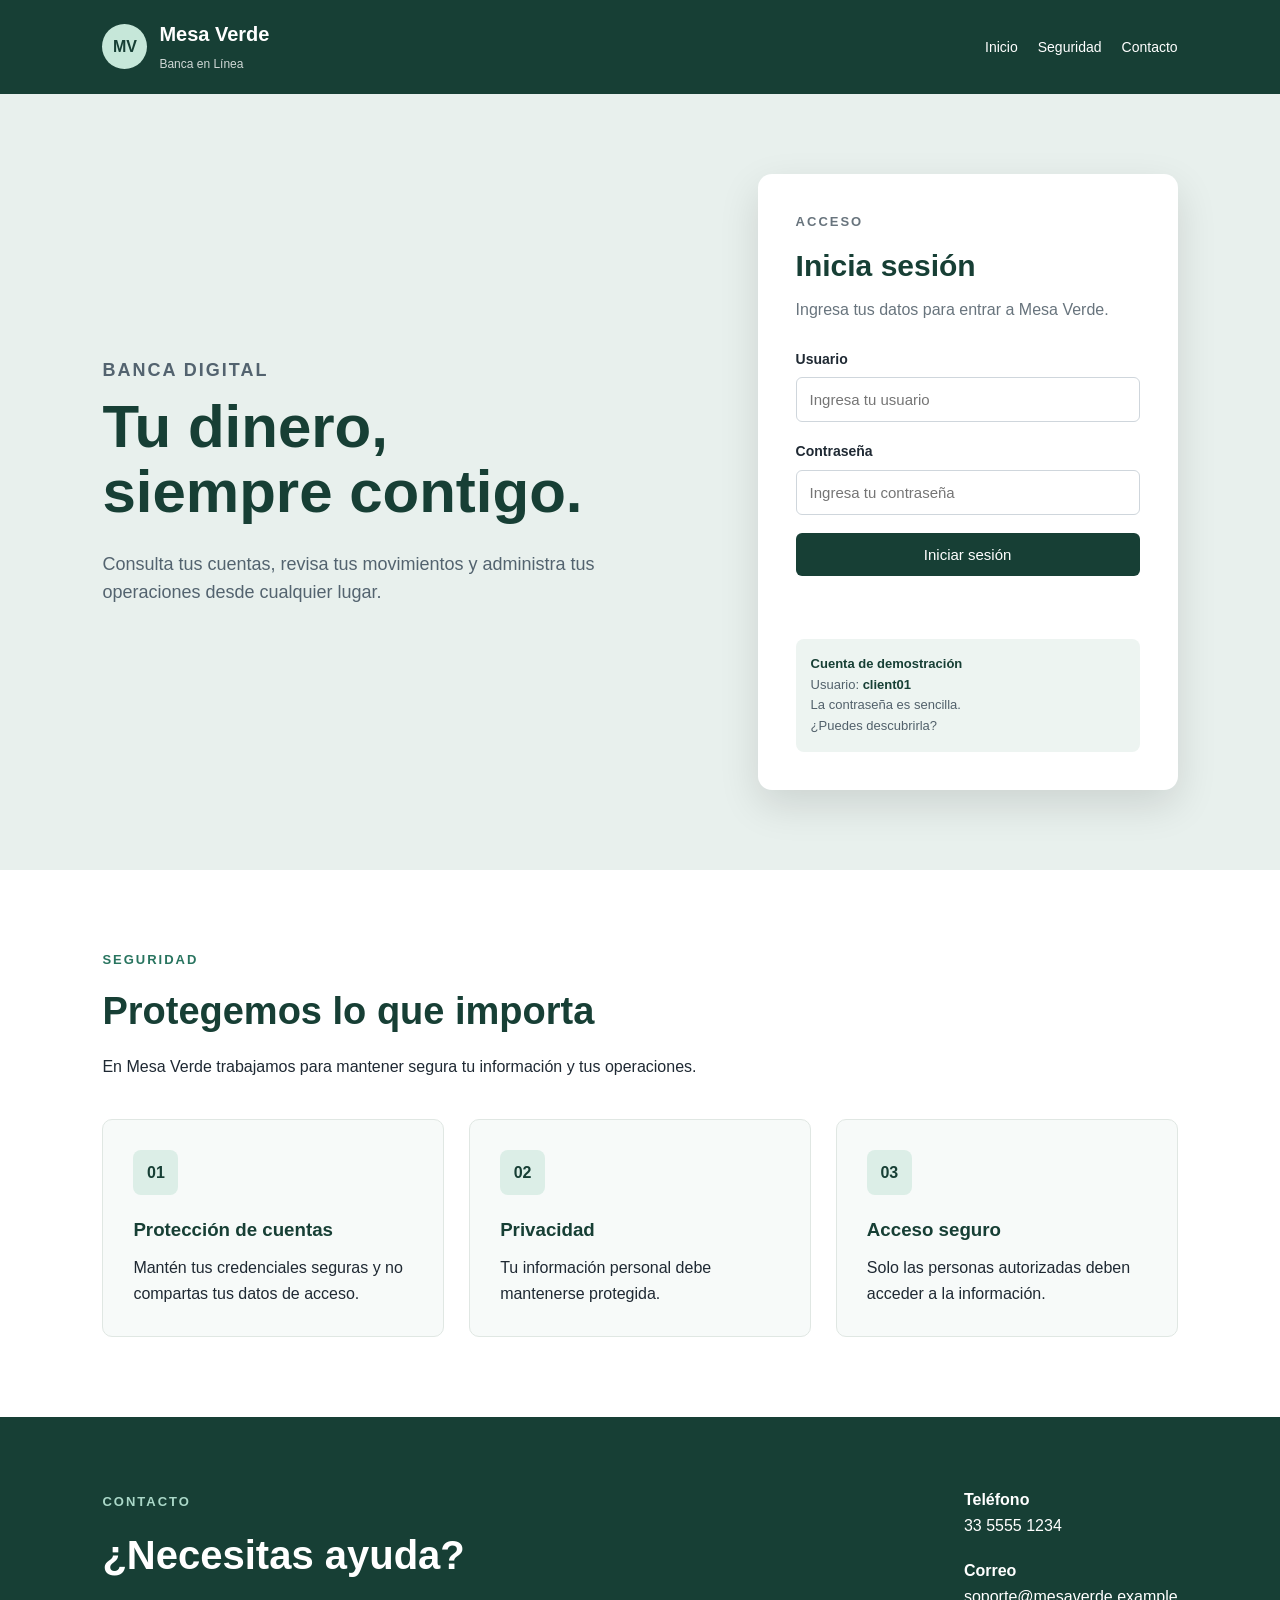
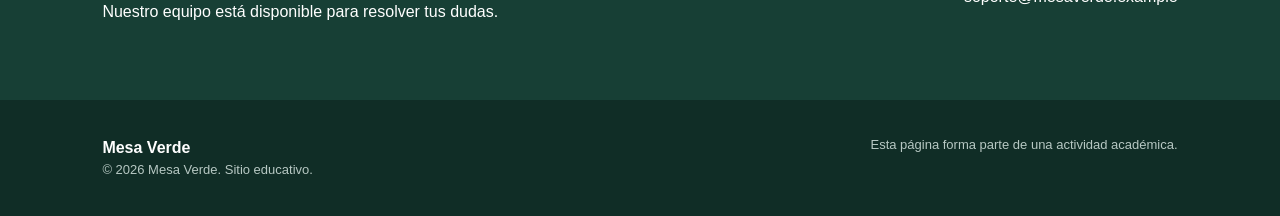
==== index.html @ a19c7a12 "first commit" ====
<!DOCTYPE html>
<html lang="es">

<head>

    <meta charset="UTF-8">

    <meta
        name="viewport"
        content="width=device-width, initial-scale=1.0"
    >

    <title>Mesa Verde - Acceso</title>

    <link
        rel="stylesheet"
        href="style.css"
    >

</head>


<body>


    <header>

        <div class="logo">

            <div class="logo-icon">
                MV
            </div>

            <div>

                <h1>Mesa Verde</h1>

                <span>
                    Banca en Línea
                </span>

            </div>

        </div>


        <nav>

            <a href="#inicio">
                Inicio
            </a>

            <a href="#seguridad">
                Seguridad
            </a>

            <a href="#contacto">
                Contacto
            </a>

        </nav>

    </header>


    <main>


        <!-- =========================================
             PRESENTACIÓN
        ========================================== -->

        <section
            id="inicio"
            class="login-hero"
        >

            <div class="login-intro">

                <p class="tag">
                    BANCA DIGITAL
                </p>


                <h2>
                    Tu dinero,<br>
                    siempre contigo.
                </h2>


                <p>
                    Consulta tus cuentas, revisa tus movimientos
                    y administra tus operaciones desde cualquier lugar.
                </p>

            </div>


            <!-- =====================================
                 LOGIN
            ====================================== -->

            <div
                id="login"
                class="login-card"
            >

                <div class="login-card-header">

                    <p class="tag">
                        ACCESO
                    </p>


                    <h3>
                        Inicia sesión
                    </h3>


                    <p>
                        Ingresa tus datos para entrar a Mesa Verde.
                    </p>

                </div>


                <form id="loginForm">


                    <label for="username">
                        Usuario
                    </label>


                    <input
                        type="text"
                        id="username"
                        name="username"
                        placeholder="Ingresa tu usuario"
                        autocomplete="off"
                    >


                    <label for="password">
                        Contraseña
                    </label>


                    <input
                        type="password"
                        id="password"
                        name="password"
                        placeholder="Ingresa tu contraseña"
                    >


                    <button
                        type="submit"
                        class="button button-full"
                    >
                        Iniciar sesión
                    </button>


                    <p
                        id="loginMessage"
                        class="login-message"
                    ></p>


                </form>


                <!--
                    Esta cuenta es ficticia y sirve como
                    punto de entrada para la actividad.
                -->

                <div class="demo-help">

                    <strong>
                        Cuenta de demostración
                    </strong>

                    <p>
                        Usuario:
                        <strong>client01</strong>
                    </p>

                    <p>
                        La contraseña es sencilla.
                    </p>

                    <p>
                        ¿Puedes descubrirla?
                    </p>

                </div>


            </div>

        </section>


        <!-- =========================================
             SEGURIDAD
        ========================================== -->

        <section
            id="seguridad"
            class="section security-section"
        >

            <div class="section-title">

                <p class="tag">
                    SEGURIDAD
                </p>


                <h2>
                    Protegemos lo que importa
                </h2>


                <p>
                    En Mesa Verde trabajamos para mantener segura
                    tu información y tus operaciones.
                </p>

            </div>


            <div class="security-grid">


                <article class="security-card">

                    <div class="security-icon">
                        01
                    </div>

                    <h3>
                        Protección de cuentas
                    </h3>

                    <p>
                        Mantén tus credenciales seguras y no
                        compartas tus datos de acceso.
                    </p>

                </article>


                <article class="security-card">

                    <div class="security-icon">
                        02
                    </div>

                    <h3>
                        Privacidad
                    </h3>

                    <p>
                        Tu información personal debe mantenerse
                        protegida.
                    </p>

                </article>


                <article class="security-card">

                    <div class="security-icon">
                        03
                    </div>

                    <h3>
                        Acceso seguro
                    </h3>

                    <p>
                        Solo las personas autorizadas deben
                        acceder a la información.
                    </p>

                </article>


            </div>

        </section>


        <!-- =========================================
             CONTACTO
        ========================================== -->

        <section
            id="contacto"
            class="contact-section"
        >

            <div class="contact-box">


                <div>

                    <p class="tag">
                        CONTACTO
                    </p>


                    <h2>
                        ¿Necesitas ayuda?
                    </h2>


                    <p>
                        Nuestro equipo está disponible para
                        resolver tus dudas.
                    </p>

                </div>


                <div class="contact-info">

                    <p>

                        <strong>
                            Teléfono
                        </strong>

                        <br>

                        33 5555 1234

                    </p>


                    <p>

                        <strong>
                            Correo
                        </strong>

                        <br>

                        soporte@mesaverde.example

                    </p>

                </div>


            </div>

        </section>


    </main>


    <footer>


        <div>

            <strong>
                Mesa Verde
            </strong>


            <p>
                © 2026 Mesa Verde. Sitio educativo.
            </p>

        </div>


        <div>

            <p>
                Esta página forma parte de una actividad académica.
            </p>

        </div>


    </footer>


    <script src="script.js"></script>

</body>

</html>
---- style.css ----
* {
    box-sizing: border-box;
    margin: 0;
    padding: 0;
}

html {
    scroll-behavior: smooth;
}

body {
    font-family: Arial, Helvetica, sans-serif;
    background: #f4f6f8;
    color: #1f2933;
    line-height: 1.6;
}


/* =====================================================
   HEADER
===================================================== */

header {
    background: #173f35;
    color: white;

    display: flex;
    justify-content: space-between;
    align-items: center;

    padding: 18px 8%;

    position: sticky;
    top: 0;

    z-index: 100;
}

.logo {
    display: flex;
    align-items: center;
    gap: 12px;
}

.logo-icon {
    width: 45px;
    height: 45px;

    background: #c6e7d9;
    color: #173f35;

    border-radius: 50%;

    display: flex;
    justify-content: center;
    align-items: center;

    font-weight: bold;
}

.logo h1 {
    font-size: 20px;
}

.logo span {
    font-size: 12px;
    opacity: 0.8;
}

nav {
    display: flex;
    align-items: center;
    gap: 20px;
}

nav a {
    color: white;
    text-decoration: none;
    font-size: 14px;
}

nav a:hover {
    text-decoration: underline;
}


/* =====================================================
   TEXTOS GENERALES
===================================================== */

.tag {
    color: #28745f;
    font-size: 13px;
    font-weight: bold;
    letter-spacing: 2px;

    margin-bottom: 10px;
}

.section {
    padding: 80px 8%;
}

.section-title {
    max-width: 700px;
    margin-bottom: 40px;
}

.section-title h2 {
    font-size: 38px;
    color: #173f35;

    margin-bottom: 12px;
}


/* =====================================================
   LOGIN
===================================================== */

.login-hero {
    min-height: 650px;

    background: #e8f0ed;

    padding: 80px 8%;

    display: flex;
    justify-content: space-between;
    align-items: center;

    gap: 80px;
}

.login-intro {
    max-width: 600px;
}

.login-intro h2 {
    font-size: 60px;
    line-height: 1.08;

    color: #173f35;

    margin-bottom: 25px;
}

.login-intro p {
    font-size: 18px;

    color: #53636f;

    max-width: 520px;
}


.login-card {
    width: 420px;

    background: white;

    padding: 38px;

    border-radius: 14px;

    box-shadow:
        0 15px 40px rgba(0, 0, 0, 0.12);
}

.login-card-header {
    margin-bottom: 25px;
}

.login-card-header h3 {
    font-size: 30px;

    color: #173f35;

    margin-bottom: 7px;
}

.login-card-header p {
    color: #68747d;
}


#loginForm {
    display: flex;
    flex-direction: column;
}

#loginForm label {
    font-size: 14px;

    font-weight: bold;

    margin-bottom: 7px;
}

#loginForm input {
    padding: 13px;

    border: 1px solid #cfd6dc;

    border-radius: 6px;

    font-size: 15px;

    margin-bottom: 18px;
}

#loginForm input:focus {
    outline: 2px solid #9ac7b8;
}


.button {
    background: #173f35;

    color: white;

    border: none;
    border-radius: 6px;

    padding: 13px 24px;

    cursor: pointer;

    font-size: 15px;

    text-decoration: none;

    display: inline-block;
}

.button:hover {
    background: #286251;
}

.button-full {
    width: 100%;
}


.login-message {
    min-height: 24px;

    margin-top: 14px;

    font-size: 14px;
}

.login-message.error {
    color: #b03a3a;
}


.demo-help {
    margin-top: 25px;

    padding: 15px;

    background: #edf4f1;

    border-radius: 8px;

    font-size: 13px;

    color: #52616b;
}

.demo-help strong {
    color: #173f35;
}


/* =====================================================
   SEGURIDAD
===================================================== */

.security-section {
    background: white;
}

.security-grid {
    display: grid;

    grid-template-columns: repeat(3, 1fr);

    gap: 25px;
}

.security-card {
    background: #f7faf9;

    padding: 30px;

    border-radius: 10px;

    border: 1px solid #e0e7e3;
}

.security-icon {
    width: 45px;
    height: 45px;

    border-radius: 8px;

    background: #dceee7;

    color: #173f35;

    display: flex;
    align-items: center;
    justify-content: center;

    font-weight: bold;

    margin-bottom: 20px;
}

.security-card h3 {
    color: #173f35;

    margin-bottom: 10px;
}


/* =====================================================
   CONTACTO
===================================================== */

.contact-section {
    background: #173f35;

    color: white;

    padding: 70px 8%;
}

.contact-box {
    display: flex;

    justify-content: space-between;

    align-items: center;

    gap: 50px;
}

.contact-box h2 {
    font-size: 40px;

    margin-bottom: 12px;
}

.contact-box .tag {
    color: #aad8c8;
}

.contact-info p {
    margin-bottom: 20px;
}


/* =====================================================
   HOME
===================================================== */

.account-hero {
    background: #e8f0ed;

    padding: 75px 8%;

    display: flex;

    justify-content: space-between;

    align-items: center;

    gap: 40px;
}

.account-hero h2 {
    color: #173f35;

    font-size: 48px;

    margin-bottom: 10px;
}

.account-hero p:not(.tag) {
    color: #53636f;

    font-size: 17px;
}


.account-number {
    background: #173f35;

    color: white;

    border-radius: 12px;

    padding: 25px 35px;

    min-width: 230px;
}

.account-number span {
    display: block;

    font-size: 12px;

    opacity: 0.75;

    margin-bottom: 8px;
}

.account-number strong {
    font-size: 26px;
}


/* =====================================================
   CUENTAS
===================================================== */

.account-grid {
    display: grid;

    grid-template-columns: repeat(3, 1fr);

    gap: 20px;
}

.balance-card {
    background: white;

    padding: 28px;

    border-radius: 10px;

    box-shadow:
        0 5px 20px rgba(0, 0, 0, 0.05);
}

.balance-card span {
    display: block;

    color: #68747d;

    margin-bottom: 8px;
}

.balance-card strong {
    display: block;

    color: #173f35;

    font-size: 28px;

    margin-bottom: 8px;
}

.balance-card p {
    color: #7a858d;

    font-size: 13px;
}

.active-status {
    color: #28745f !important;
}


/* =====================================================
   MOVIMIENTOS
===================================================== */

.movements-section {
    background: #ffffff;
}

.movements-card {
    max-width: 850px;

    background: white;

    border: 1px solid #e0e4e7;

    border-radius: 10px;

    overflow: hidden;
}

.movement {
    display: flex;

    justify-content: space-between;

    align-items: center;

    padding: 20px 24px;

    border-bottom: 1px solid #e6e9eb;
}

.movement:last-child {
    border-bottom: none;
}

.movement div {
    display: flex;

    flex-direction: column;
}

.movement span {
    color: #7a858d;

    font-size: 13px;
}

.expense {
    color: #a33a3a;
}

.income {
    color: #28745f;
}


/* =====================================================
   INFORMACIÓN DEL SISTEMA
===================================================== */

.system-section {
    background: #f7faf9;
}

.system-card {
    max-width: 850px;

    border: 1px solid #dce1e5;

    border-radius: 10px;

    overflow: hidden;

    background: white;
}

.system-item {
    display: flex;

    justify-content: space-between;

    padding: 18px 22px;

    border-bottom: 1px solid #e5e7eb;
}

.system-item:last-child {
    border-bottom: none;
}

.system-item span {
    color: #66737d;
}

.system-item strong {
    color: #173f35;
}

.small-text {
    color: #7a858d;

    font-size: 13px;

    margin-top: 12px;
}


/* =====================================================
   INFORMACIÓN OCULTA
===================================================== */

.hidden-information {
    display: none;

    padding: 40px 8%;

    background: #fff5d9;
}

.hidden-information h3 {
    margin-bottom: 15px;
}


/* =====================================================
   ADMIN
===================================================== */

.admin-section {
    background: #f8ecec;
}

.warning-box {
    max-width: 850px;

    background: white;

    border-left: 5px solid #b03a3a;

    padding: 20px;

    margin-bottom: 30px;
}

.warning-box strong {
    color: #7c2d2d;
}

.admin-grid {
    display: grid;

    grid-template-columns: repeat(3, 1fr);

    gap: 20px;
}

.admin-card {
    background: white;

    padding: 25px;

    border-radius: 10px;
}

.admin-card span {
    display: block;

    color: #68747d;

    margin-bottom: 8px;
}

.admin-card strong {
    font-size: 28px;

    color: #7c2d2d;
}


/* =====================================================
   AYUDA
===================================================== */

.help-section {
    background: #edf4f1;
}

.help-box {
    max-width: 900px;

    background: white;

    border-radius: 12px;

    padding: 35px;
}

.help-box h2 {
    color: #173f35;

    margin-bottom: 10px;
}


/* =====================================================
   OCULTAR
===================================================== */

.hidden {
    display: none !important;
}


/* =====================================================
   LOGOUT
===================================================== */

.logout-button {
    border: 1px solid rgba(255, 255, 255, 0.5);

    background: transparent;

    color: white;

    padding: 8px 14px;

    border-radius: 5px;

    cursor: pointer;
}

.logout-button:hover {
    background: rgba(255, 255, 255, 0.1);
}


/* =====================================================
   FOOTER
===================================================== */

footer {
    background: #102d26;

    color: white;

    padding: 35px 8%;

    display: flex;

    justify-content: space-between;

    gap: 30px;
}

footer p {
    color: #b7c8c3;

    font-size: 13px;
}


/* =====================================================
   RESPONSIVE
===================================================== */

@media (max-width: 950px) {

    header {
        flex-direction: column;

        gap: 15px;
    }

    nav {
        flex-wrap: wrap;

        justify-content: center;
    }


    .login-hero {
        flex-direction: column;

        align-items: stretch;
    }


    .login-intro {
        text-align: center;

        margin: auto;
    }


    .login-card {
        width: 100%;

        max-width: 500px;

        margin: auto;
    }


    .account-hero {
        flex-direction: column;

        align-items: flex-start;
    }


    .account-grid,
    .security-grid,
    .admin-grid {
        grid-template-columns: 1fr;
    }


    .contact-box {
        flex-direction: column;

        align-items: flex-start;
    }

}


@media (max-width: 600px) {

    .login-intro h2 {
        font-size: 42px;
    }

    .account-hero h2 {
        font-size: 38px;
    }

    .movement {
        gap: 15px;
    }

    footer {
        flex-direction: column;
    }

}
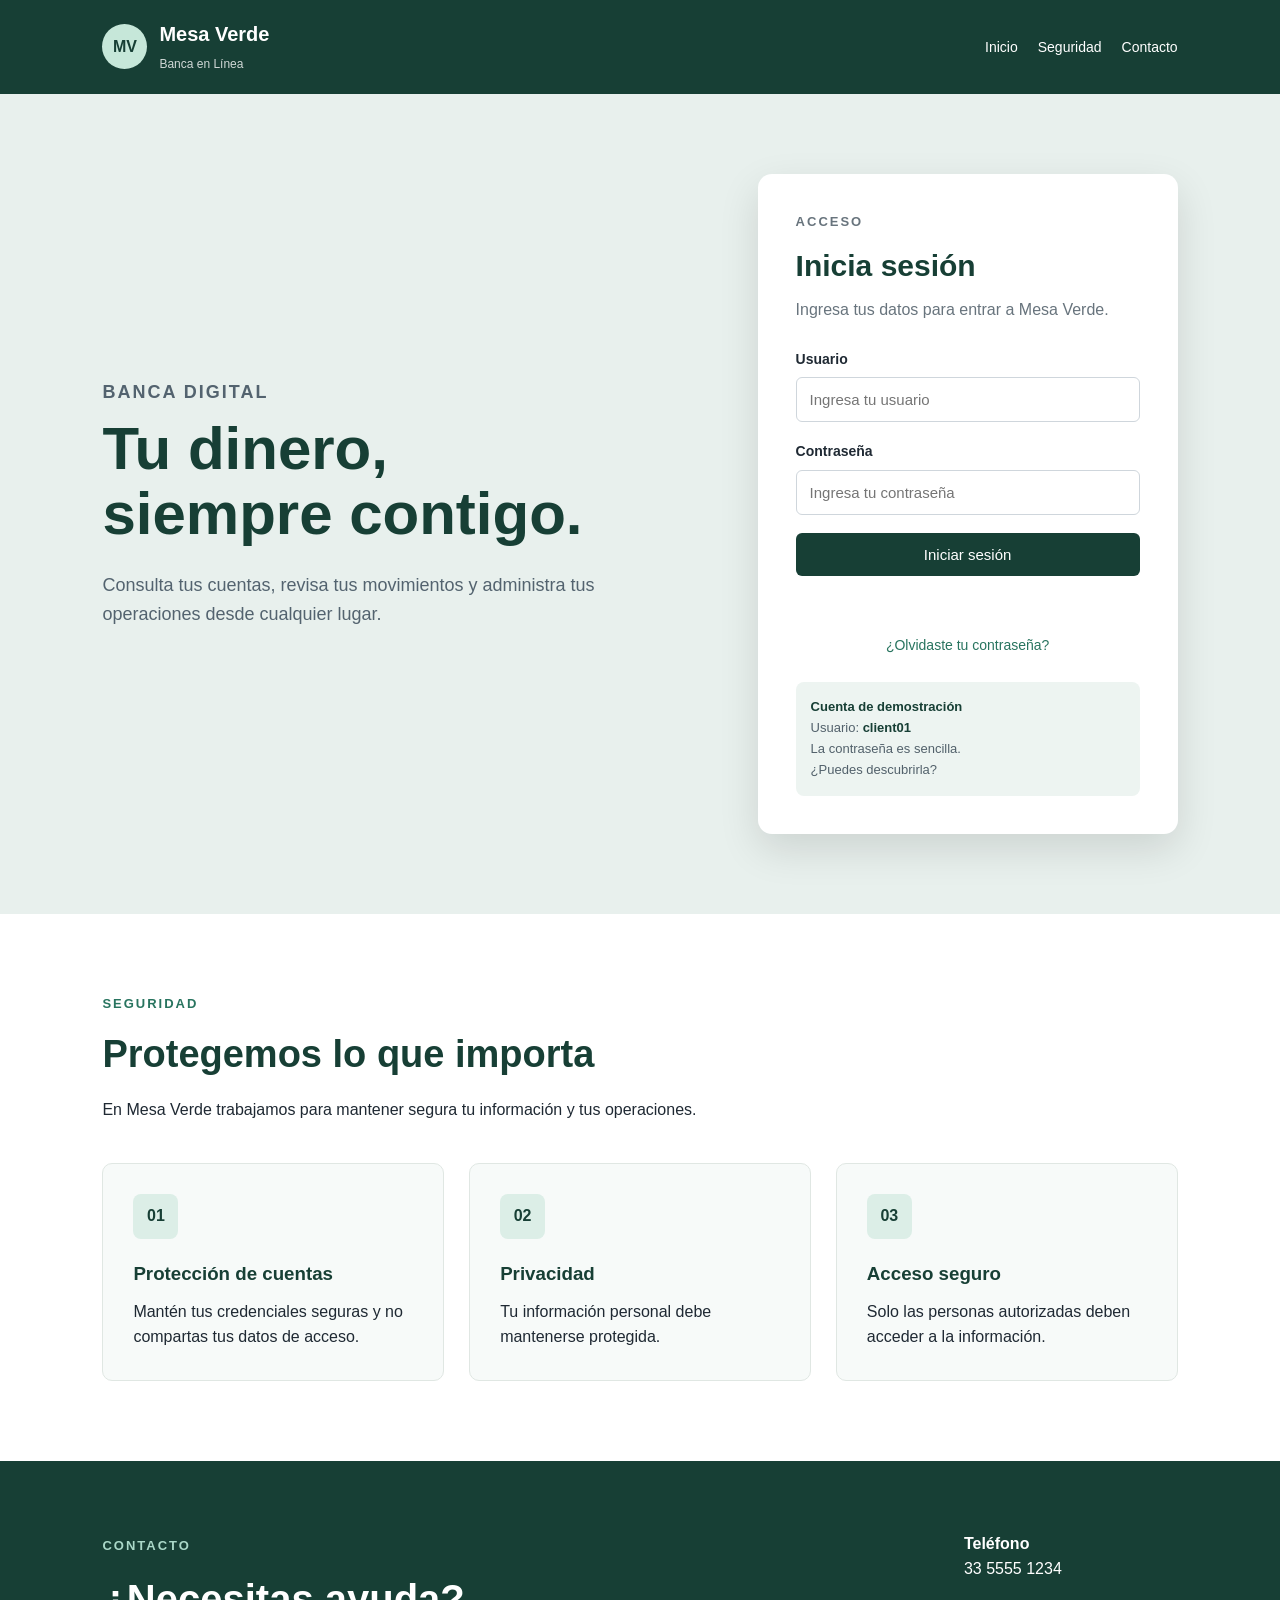
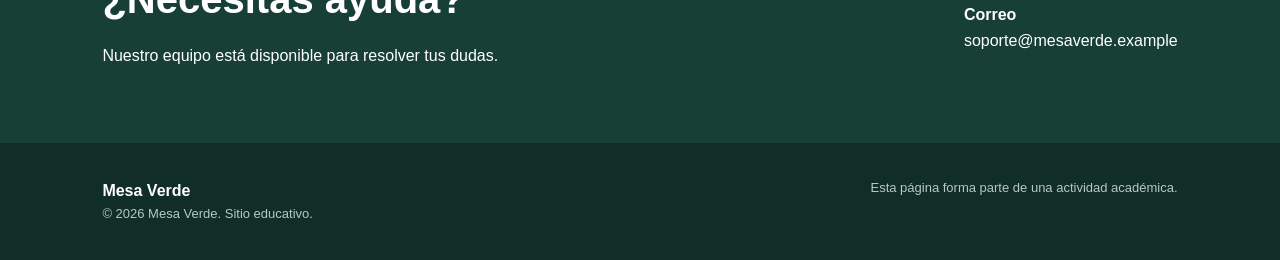
==== commit 97e41656: "olvidaste tu contrasenia?" ====
--- a/index.html
+++ b/index.html
@@ -170,6 +170,56 @@
 
                 </form>
 
+                <div class="forgot-password">
+
+                    <a href="#" id="forgotPasswordLink">
+                        ¿Olvidaste tu contraseña?
+                    </a>
+
+                </div>
+
+
+                <div
+                    id="forgotPasswordBox"
+                    class="forgot-password-box hidden"
+                >
+
+                    <h4>
+                        Recuperar contraseña
+                    </h4>
+
+                    <p>
+                        Ingresa tu usuario para recuperar tu contraseña.
+                    </p>
+
+
+                    <form id="forgotPasswordForm">
+
+                        <input
+                            type="text"
+                            id="recoveryUsername"
+                            placeholder="Ej. client01"
+                            autocomplete="off"
+                        >
+
+
+                        <button
+                            type="submit"
+                            class="button button-full"
+                        >
+                            Recuperar contraseña
+                        </button>
+
+                    </form>
+
+
+                    <p
+                        id="recoveryMessage"
+                        class="login-message"
+                    ></p>
+
+                </div>
+
 
                 <!--
                     Esta cuenta es ficticia y sirve como
--- a/style.css
+++ b/style.css
@@ -820,4 +820,66 @@
         flex-direction: column;
     }
 
+}
+
+
+
+
+.forgot-password {
+    text-align: center;
+
+    margin-top: 18px;
+}
+
+.forgot-password a {
+    color: #28745f;
+
+    font-size: 14px;
+
+    text-decoration: none;
+}
+
+.forgot-password a:hover {
+    text-decoration: underline;
+}
+
+
+.forgot-password-box {
+    margin-top: 20px;
+
+    padding: 22px;
+
+    background: #fff5d9;
+
+    border: 1px solid #eadcae;
+
+    border-radius: 8px;
+}
+
+.forgot-password-box h4 {
+    color: #173f35;
+
+    margin-bottom: 8px;
+}
+
+.forgot-password-box p {
+    font-size: 13px;
+
+    color: #68747d;
+
+    margin-bottom: 15px;
+}
+
+.forgot-password-box input {
+    width: 100%;
+
+    padding: 12px;
+
+    border: 1px solid #cfd6dc;
+
+    border-radius: 6px;
+
+    margin-bottom: 12px;
+
+    font-size: 14px;
 }
